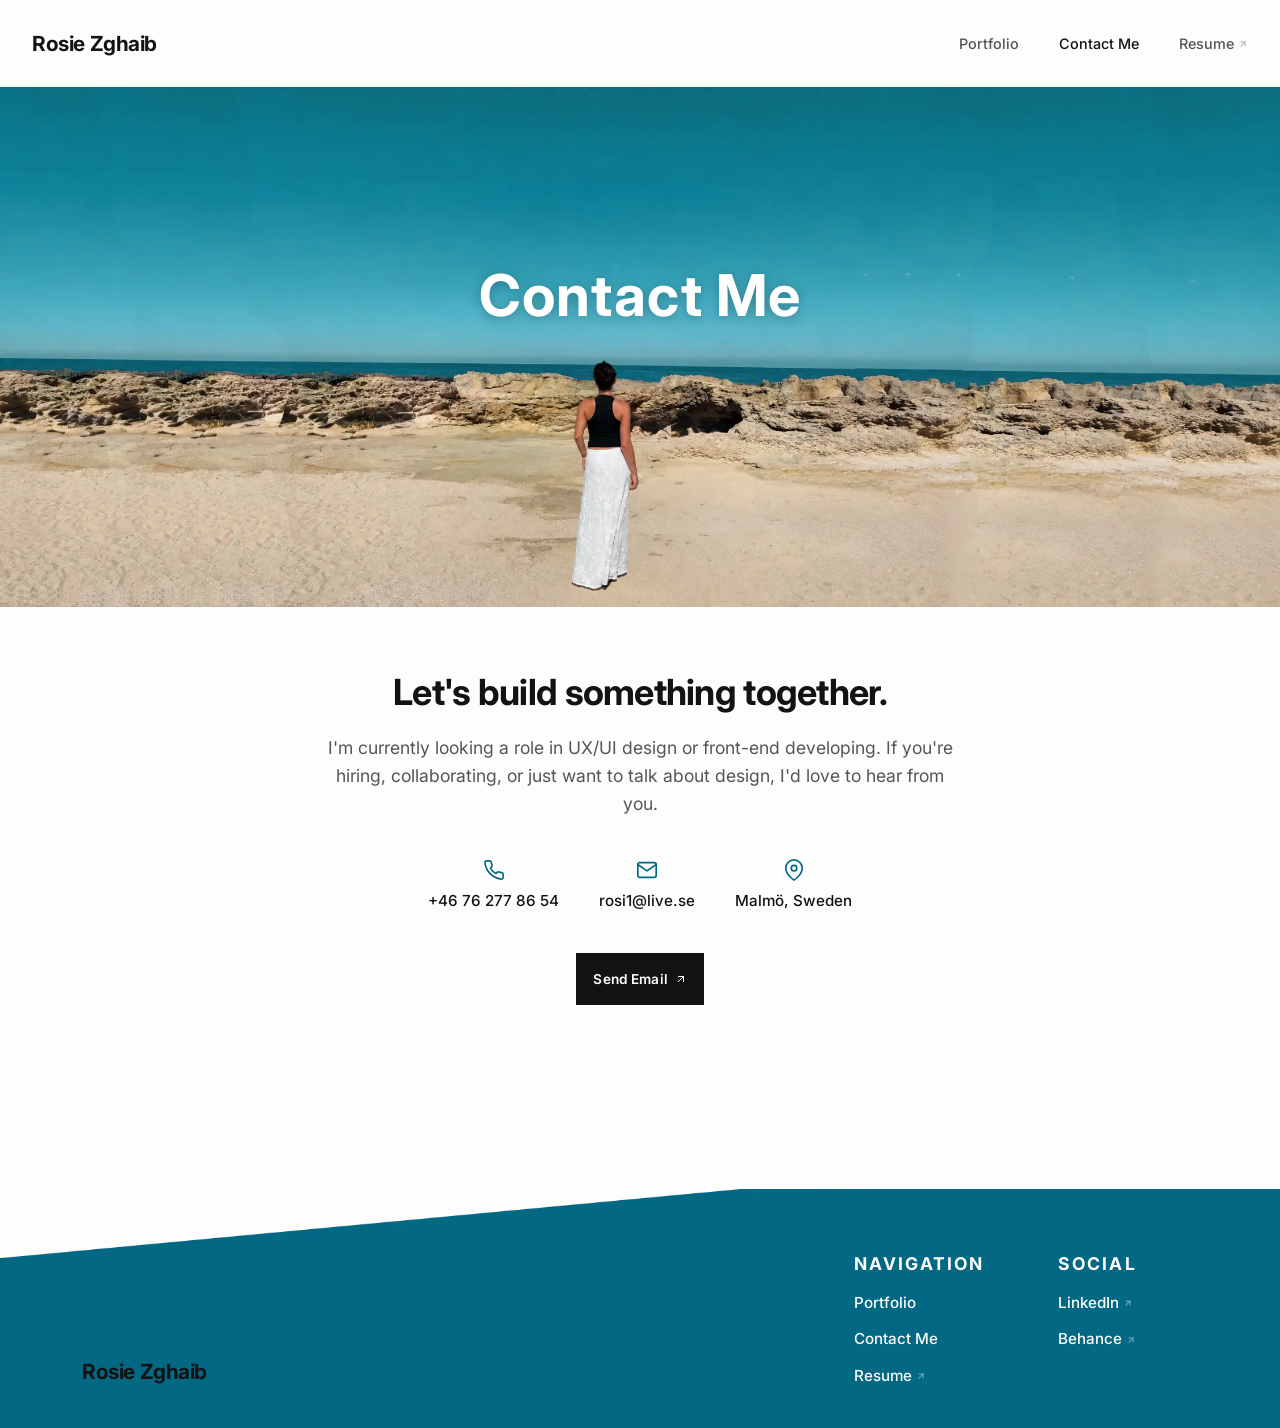
==== contact.html @ 89308223 "Update social media links in contact.html" ====
<!DOCTYPE html>
<html lang="en">
<head>
  <meta charset="UTF-8" />
  <meta name="viewport" content="width=device-width, initial-scale=1.0" />
  <title>Contact — Portfolio</title>
  <link rel="preconnect" href="https://fonts.googleapis.com" />
  <link rel="preconnect" href="https://fonts.gstatic.com" crossorigin />
  <link href="https://fonts.googleapis.com/css2?family=Instrument+Sans:wght@400;500;700&family=Inter:wght@400;500;600&display=swap" rel="stylesheet" />
  <link rel="stylesheet" href="https://cdn.jsdelivr.net/npm/bootstrap@5.3.3/dist/css/bootstrap.min.css" />
  <link rel="stylesheet" href="style.css" />
</head>
<body class="contact-page">

  <header class="site-header">
    <div class="header-inner">
      <a href="index.html" class="nav-logo">Rosie Zghaib</a>
      <nav class="nav-links">
        <a href="index.html#work">Portfolio</a>
        <a href="contact.html" class="active">Contact Me</a>
        <a href="resume.pdf" target="_blank" rel="noopener" class="nav-link-external">
          Resume
          <svg width="10" height="10" viewBox="0 0 24 24" fill="none" stroke="currentColor" stroke-width="2.5" stroke-linecap="round" stroke-linejoin="round" aria-hidden="true">
            <path d="M7 17 17 7"/><path d="M7 7h10v10"/>
          </svg>
        </a>
      </nav>
      <button class="nav-toggle" aria-label="Open menu" aria-expanded="false">
        <span></span><span></span><span></span>
      </button>
    </div>
  </header>

  <div class="nav-overlay" aria-hidden="true">
    <button class="nav-overlay-close" aria-label="Close menu">&times;</button>
    <nav class="nav-overlay-links">
      <a href="index.html#work">Portfolio</a>
      <a href="contact.html">Contact Me</a>
      <a href="resume.pdf" target="_blank" rel="noopener" class="nav-link-external">
        Resume
        <svg width="18" height="18" viewBox="0 0 24 24" fill="none" stroke="currentColor" stroke-width="2.5" stroke-linecap="round" stroke-linejoin="round" aria-hidden="true">
          <path d="M7 17 17 7"/><path d="M7 7h10v10"/>
        </svg>
      </a>
    </nav>
  </div>

  <section class="contact-hero">
    <img class="contact-hero-img" src="assets/images/hero_contact.webp" alt="" />
    <h1 class="contact-hero-title">Contact Me</h1>
  </section>

  <section class="content contact-section">
    <div class="contact-wrapper">
      <h2 class="contact-heading">Let's build something together.</h2>
      <p class="contact-blurb">I'm currently looking a role in UX/UI design or front-end developing. If you're hiring, collaborating, or just want to talk about design, I'd love to hear from you.</p>

      <div class="contact-info-row">
        <div class="contact-info-item">
          <svg width="22" height="22" viewBox="0 0 24 24" fill="none" stroke="currentColor" stroke-width="1.8" stroke-linecap="round" stroke-linejoin="round" aria-hidden="true">
            <path d="M22 16.92v3a2 2 0 0 1-2.18 2 19.79 19.79 0 0 1-8.63-3.07 19.5 19.5 0 0 1-6-6 19.79 19.79 0 0 1-3.07-8.67A2 2 0 0 1 4.11 2h3a2 2 0 0 1 2 1.72c.127.96.361 1.903.7 2.81a2 2 0 0 1-.45 2.11L8.09 9.91a16 16 0 0 0 6 6l1.27-1.27a2 2 0 0 1 2.11-.45c.907.339 1.85.573 2.81.7A2 2 0 0 1 22 16.92z"/>
          </svg>
          <a href="tel:+46762778654">+46 76 277 86 54</a>
        </div>

        <div class="contact-info-item">
          <svg width="22" height="22" viewBox="0 0 24 24" fill="none" stroke="currentColor" stroke-width="1.8" stroke-linecap="round" stroke-linejoin="round" aria-hidden="true">
            <path d="M4 4h16c1.1 0 2 .9 2 2v12c0 1.1-.9 2-2 2H4c-1.1 0-2-.9-2-2V6c0-1.1.9-2 2-2z"/>
            <polyline points="22 6 12 13 2 6"/>
          </svg>
          <a href="mailto:rosi1@live.se">rosi1@live.se</a>
        </div>

        <div class="contact-info-item">
          <svg width="22" height="22" viewBox="0 0 24 24" fill="none" stroke="currentColor" stroke-width="1.8" stroke-linecap="round" stroke-linejoin="round" aria-hidden="true">
            <path d="M21 10c0 7-9 13-9 13s-9-6-9-13a9 9 0 0 1 18 0z"/>
            <circle cx="12" cy="10" r="3"/>
          </svg>
          <span>Malmö, Sweden</span>
        </div>
      </div>

      <a href="mailto:rosi1@live.se" class="hero-cta contact-email-btn">
        Send Email
        <svg width="12" height="12" viewBox="0 0 24 24" fill="none" stroke="currentColor" stroke-width="2" stroke-linecap="round" stroke-linejoin="round" aria-hidden="true">
          <path d="M7 17 17 7"/><path d="M7 7h10v10"/>
        </svg>
      </a>
    </div>
  </section>

  <footer class="site-footer">
    <div class="container footer-grid">
      <div class="footer-brand">
        <a href="index.html" class="footer-logo-text">Rosie Zghaib</a>
      </div>

      <div class="footer-links">
        <div class="footer-col">
          <h3 class="footer-title">NAVIGATION</h3>
          <a href="index.html#work">Portfolio</a>
          <a href="contact.html">Contact Me</a>
          <a href="resume.pdf" target="_blank" rel="noopener" class="nav-link-external">
            Resume
            <svg width="10" height="10" viewBox="0 0 24 24" fill="none" stroke="currentColor" stroke-width="2.5" stroke-linecap="round" stroke-linejoin="round" aria-hidden="true">
              <path d="M7 17 17 7"/><path d="M7 7h10v10"/>
            </svg>
          </a>
        </div>

        <div class="footer-col">
          <h3 class="footer-title">SOCIAL</h3>
          <a href="www.linkedin.com/in/rosie-zghaib-328677233" target="_blank" rel="noopener noreferrer" class="nav-link-external">
            LinkedIn
            <svg width="10" height="10" viewBox="0 0 24 24" fill="none" stroke="currentColor" stroke-width="2.5" stroke-linecap="round" stroke-linejoin="round" aria-hidden="true">
              <path d="M7 17 17 7"/><path d="M7 7h10v10"/>
            </svg>
          </a>
          <a href="https://www.behance.net/rosiezghaib" target="_blank" rel="noopener noreferrer" class="nav-link-external">
            Behance
            <svg width="10" height="10" viewBox="0 0 24 24" fill="none" stroke="currentColor" stroke-width="2.5" stroke-linecap="round" stroke-linejoin="round" aria-hidden="true">
              <path d="M7 17 17 7"/><path d="M7 7h10v10"/>
            </svg>
          </a>
        </div>
      </div>
    </div>
  </footer>

  <script>
    const toggle = document.querySelector('.nav-toggle');
    const overlay = document.querySelector('.nav-overlay');
    const overlayClose = document.querySelector('.nav-overlay-close');

    function openMenu() {
      overlay.classList.add('open');
      overlay.setAttribute('aria-hidden', 'false');
      toggle.setAttribute('aria-expanded', 'true');
      document.body.style.overflow = 'hidden';
    }

    function closeMenu() {
      overlay.classList.remove('open');
      overlay.setAttribute('aria-hidden', 'true');
      toggle.setAttribute('aria-expanded', 'false');
      document.body.style.overflow = '';
    }

    toggle.addEventListener('click', openMenu);
    overlayClose.addEventListener('click', closeMenu);

    document.querySelectorAll('.nav-overlay-links a').forEach(a =>
      a.addEventListener('click', closeMenu)
    );

    // Slide header up on scroll down, back down on scroll up
    const header = document.querySelector('.site-header');
    let lastScrollY = window.scrollY;

    function syncHeaderOffset() {
      document.body.style.paddingTop = header.offsetHeight + 'px';
    }
    syncHeaderOffset();
    window.addEventListener('resize', syncHeaderOffset);

    window.addEventListener('scroll', () => {
      const y = window.scrollY;
      if (y > lastScrollY && y > header.offsetHeight) {
        header.classList.add('hidden');
      } else {
        header.classList.remove('hidden');
      }
      lastScrollY = y;
    }, { passive: true });
  </script>
</body>
</html>
---- style.css ----
/* ══════════════════════════════════════════
   Reset & Base
   ══════════════════════════════════════════ */

* {
  margin: 0;
  padding: 0;
  box-sizing: border-box;
}

html {
  scroll-behavior: smooth;
}

#the-design,
#research,
#define,
#information-architecture,
#wireframing {
  scroll-margin-top: 7rem;
}

body {
  font-family: 'Inter', 'Instrument Sans', sans-serif;
  color: #131313;
  background-color: #FDFDFD;
  cursor: url("data:image/svg+xml,%3Csvg xmlns='http://www.w3.org/2000/svg' width='32' height='32' viewBox='0 0 24 24'%3E%3Cpath fill='%23026884' stroke='white' stroke-width='1.5' stroke-linejoin='round' paint-order='stroke fill' d='M20.84 4.61a5.5 5.5 0 0 0-7.78 0L12 5.67l-1.06-1.06a5.5 5.5 0 0 0-7.78 7.78l1.06 1.06L12 21.23l7.78-7.78 1.06-1.06a5.5 5.5 0 0 0 0-7.78z'/%3E%3C/svg%3E") 16 16, auto;
}

/* ── nmoq page: text color overrides ── */
body.nmoq-page .project-title,
body.nmoq-page .project-overview h2,
body.nmoq-page .overview-value,
body.nmoq-page .project-block h2,
body.nmoq-page .project-block p,
body.nmoq-page .research-heading,
body.nmoq-page .research-overview h3,
body.nmoq-page .research-list,
body.nmoq-page .research-text p,
body.thehouse-page .project-title,
body.thehouse-page .project-overview h2,
body.thehouse-page .overview-value,
body.thehouse-page .project-block h2,
body.thehouse-page .project-block p,
body.thehouse-page .research-heading,
body.thehouse-page .research-overview h3,
body.thehouse-page .research-list,
body.thehouse-page .research-text p,
body.feelgreat-page .project-title,
body.feelgreat-page .project-overview h2,
body.feelgreat-page .overview-value,
body.feelgreat-page .project-block h2,
body.feelgreat-page .project-block p,
body.feelgreat-page .research-heading,
body.feelgreat-page .research-overview h3,
body.feelgreat-page .research-list,
body.feelgreat-page .research-text p {
  color: #131313;
}

body.nmoq-page .site-footer,
body.thehouse-page .site-footer,
body.feelgreat-page .site-footer {
  background-image: url("assets/images/footer.webp");
  background-size: cover;
  background-position: center;
  background-repeat: no-repeat;
}

/* ══════════════════════════════════════════
   Navigation
   ══════════════════════════════════════════ */

.site-header {
  position: fixed;
  top: 0;
  left: 0;
  right: 0;
  z-index: 100;
  background: #FDFDFD;

  transition: transform 0.3s ease;
}

.site-header.hidden {
  transform: translateY(-100%);
}

.header-inner {
  max-width: 1300px;
  margin: 0 auto;
  padding: 1.75rem 2rem;
  display: flex;
  align-items: center;
  justify-content: space-between;
}

.nav-logo {
  font-size: 1.3rem;
  font-weight: 700;
  letter-spacing: -0.02em;
  color: #131313;
  text-decoration: none;
}

.nav-links {
  display: flex;
  align-items: center;
  gap: 2.5rem;
}

.nav-links a {
  font-size: 0.9rem;
  font-weight: 500;
  color: #555;
  text-decoration: none;
  transition: color 0.2s ease;
}

.nav-links a:hover,
.nav-links a.active {
  color: #131313;
}

.nav-link-external {
  display: inline-flex;
  align-items: center;
  gap: 0.25rem;
}

.nav-link-external svg {
  opacity: 0.45;
  flex-shrink: 0;
}

/* Hamburger — hidden on desktop */
.nav-toggle {
  display: none;
  flex-direction: column;
  justify-content: space-between;
  width: 22px;
  height: 15px;
  background: none;
  border: none;
  cursor: pointer;
  padding: 0;
  flex-shrink: 0;
}

.nav-toggle span {
  display: block;
  height: 2px;
  background: #131313;
  border-radius: 2px;
}

/* Full-screen mobile overlay */
.nav-overlay {
  position: fixed;
  inset: 0;
  z-index: 200;
  background: #fff;
  display: flex;
  flex-direction: column;
  align-items: center;
  justify-content: center;
  opacity: 0;
  pointer-events: none;
  transform: translateY(-10px);
  transition: opacity 0.3s ease, transform 0.3s ease;
}

.nav-overlay.open {
  opacity: 1;
  pointer-events: all;
  transform: translateY(0);
}

.nav-overlay-close {
  position: absolute;
  top: 1.5rem;
  right: 2rem;
  font-size: 2rem;
  line-height: 1;
  background: none;
  border: none;
  cursor: pointer;
  color: #131313;
  padding: 0.25rem;
}

.nav-overlay-links {
  display: flex;
  flex-direction: column;
  align-items: center;
  gap: 2.5rem;
}

.nav-overlay-links a {
  font-size: clamp(2rem, 8vw, 3.5rem);
  font-weight: 300;
  color: #131313;
  text-decoration: none;
  letter-spacing: -0.02em;
  transition: opacity 0.2s ease;
}

.nav-overlay-links a:hover {
  opacity: 0.4;
}

@media (max-width: 768px) {
  .nav-links {
    display: none;
  }

  .nav-toggle {
    display: flex;
  }

  .header-inner {
    padding: 1.4rem 1.5rem;
  }
}

/* ══════════════════════════════════════════
   Ticker
   ══════════════════════════════════════════ */

.ticker {
  position: absolute;
  top: 0;
  left: 0;
  right: 0;
  z-index: 2;
  overflow: hidden;
  padding: 1rem 0;
}

.ticker-track {
  display: flex;
  width: max-content;
  animation: ticker-scroll 100s linear infinite;
}

.ticker-content {
  display: flex;
  align-items: center;
  gap: 3rem;
  padding-right: 3rem;
  white-space: nowrap;
  font-size: 4rem;
  font-weight: 700;
  letter-spacing: 0.18em;
  color: #026884;
}

@keyframes ticker-scroll {
  from { transform: translateX(0); }
  to   { transform: translateX(-50%); }
}

/* ══════════════════════════════════════════
   Hero
   ══════════════════════════════════════════ */

.hero {
  position: relative;
  display: flex;
  flex-direction: column;
  align-items: center;
  min-height: 600px;
}

.hero-bg {
  width: 100%;
  height: auto;
  display: block;
}

.hero-text {
  position: absolute;
  top: calc(50% + 3rem);
  left: 50%;
  transform: translate(-50%, -50%);
  z-index: 1;
  width: 90%;
  max-width: 1000px;
}

.hero-text-main {
  display: flex;
  flex-direction: row;
  align-items: flex-start;
  gap: 2.5rem;
}

.hero-portrait {
  height: clamp(180px, 22vw, 280px);
  width: auto;
  object-fit: cover;
  flex-shrink: 0;
}

.hero-text-body {
  display: flex;
  flex-direction: column;
  align-items: flex-start;
  gap: 1.5rem;
}

.hero-text p {
  font-size: clamp(1rem, 2.2vw, 1.5rem);
  opacity: 0.8;
  letter-spacing: 0.08em;
}

.hero-cta {
  display: inline-flex;
  align-items: center;
  gap: 0.4rem;
  font-size: 0.85rem;
  font-weight: 600;
  color: #fff;
  background: #131313;
  text-decoration: none;
  padding: 1rem 1.1rem;
  letter-spacing: 0.02em;
  white-space: nowrap;
  transition: opacity 0.2s ease;
}

.hero-cta:hover {
  opacity: 0.8;
}

@media (max-width: 1050px) {
  .hero {
    min-height: 100svh;
    justify-content: center;
    padding: 8rem 0 4rem;
  }

  .hero .hero-bg {
    position: absolute;
    inset: 0;
    height: 100%;
    object-fit: cover;
  }

  .hero-text {
    position: relative;
    top: auto;
    left: auto;
    transform: none;
    flex-direction: column;
    align-items: flex-start;
    gap: 1.25rem;
    width: 85%;
  }

  .hero-text-main {
    flex-direction: column;
    align-items: flex-start;
  }

  .hero-text-body {
    gap: 1.25rem;
    margin-top: 0;
  }

  .hero-portrait {
    height: 220px;
  }

.ticker-content {
  padding-top: 30px;
  font-size: 2rem;
}
}

/* ══════════════════════════════════════════
   Content section
   ══════════════════════════════════════════ */

.content {
  min-height: 60vh;
  background: #FDFDFD;
  position: relative;
  overflow: hidden;
  padding-bottom: 3rem;
}

.content > .container {
  position: relative;
  z-index: 1;
}

/* ── Work / Project Cards ── */
.work-label {
  font-size: 1rem;
  font-weight: 600;
  letter-spacing: 0.2em;
  text-transform: uppercase;
  color: #131313;
  margin-bottom: 2.5rem;
}

.projects-wrapper {
  max-width: 1300px;
  margin: 0 auto;
  padding: 4rem 2rem 5rem;
}

.projects-grid {
  display: grid;
  grid-template-columns: repeat(2, 1fr);
  gap: 3rem 2.5rem;
}

.project-card {
  display: flex;
  flex-direction: column;
}

.card-image {
  width: 100%;
  aspect-ratio: 16 / 9;
  overflow: hidden;
}

.card-image img {
  width: 100%;
  height: 100%;
  object-fit: cover;
  display: block;
}

.card-header-row {
  display: flex;
  align-items: baseline;
  justify-content: space-between;
  gap: 1rem;
  margin-top: 1.25rem;
}

.card-title {
  font-size: clamp(1.3rem, 2vw, 1.9rem);
  font-weight: 700;
  line-height: 1.2;
  color: #131313;
  margin: 0;
}

.card-category {
  font-size: 0.8rem;
  font-weight: 500;
  color: #888;
  white-space: nowrap;
  flex-shrink: 0;
}

.card-desc {
  font-size: 1rem;
  color: #555;
  line-height: 1.6;
  margin: 0.75rem 0 1.25rem;
}

.card-btn {
  display: inline-flex;
  align-items: center;
  justify-content: center;
  align-self: flex-start;
  width: 160px;
  flex-shrink: 0;
  gap: 0.4rem;
  font-size: 0.85rem;
  font-weight: 600;
  color: #fff;
  background: #131313;
  text-decoration: none;
  padding: 1rem 1.1rem;
  letter-spacing: 0.02em;
  white-space: nowrap;
  transition: opacity 0.2s ease;
}

.card-btn:hover {
  opacity: 0.8;
}

@media (max-width: 1024px) {
  .projects-wrapper {
    padding: 3rem 1.5rem 4rem;
  }

  .projects-grid {
    gap: 2.5rem 1.75rem;
  }
}

@media (max-width: 768px) {
  .projects-grid {
    grid-template-columns: 1fr;
  }

  .projects-wrapper {
    padding: 2.5rem 1rem 3.5rem;
  }
}

/* ══════════════════════════════════════════
   Contact Page
   ══════════════════════════════════════════ */

.contact-hero {
  position: relative;
}

.contact-hero-img {
  width: 100%;
  height: clamp(280px, 45vw, 520px);
  object-fit: cover;
  display: block;
}

.contact-hero-title {
  position: absolute;
  inset: 0;
  display: flex;
  align-items: center;
  justify-content: center;
  padding-bottom: 8%;
  margin: 0;
  color: #fff;
  text-align: center;
  font-size: clamp(2rem, 4.5vw, 4rem);
  font-weight: 700;
  letter-spacing: 0.02em;
  text-shadow: 0 2px 12px rgba(0, 0, 0, 0.25);
}

.contact-wrapper {
  max-width: 700px;
  margin: 0 auto;
  padding: 4rem 2rem 6rem;
  display: flex;
  flex-direction: column;
  align-items: center;
  text-align: center;
}

.contact-heading {
  font-size: clamp(1.5rem, 3vw, 2.25rem);
  font-weight: 700;
  letter-spacing: -0.02em;
  color: #131313;
  margin-bottom: 1.25rem;
}

.contact-blurb {
  font-size: 1.1rem;
  color: #555;
  line-height: 1.6;
  margin-bottom: 2.5rem;
}

.contact-info-row {
  display: flex;
  justify-content: center;
  flex-wrap: wrap;
  gap: 2.5rem;
  margin-bottom: 2.5rem;
}

.contact-info-item {
  display: flex;
  flex-direction: column;
  align-items: center;
  gap: 0.6rem;
}

.contact-info-item svg {
  color: #026884;
}

.contact-info-item a,
.contact-info-item span {
  font-size: 0.95rem;
  font-weight: 500;
  color: #131313;
  text-decoration: none;
}

.contact-info-item a:hover {
  color: #026884;
}

.contact-email-btn {
  margin-bottom: 2.5rem;
}

.contact-social {
  display: flex;
  gap: 2rem;
}

.contact-social a {
  color: #026884;
}

/* ══════════════════════════════════════════
   Footer
   ══════════════════════════════════════════ */

.site-footer {
  padding: 4rem 1.5rem 2.5rem;
  background-image: url("assets/images/footer.webp");
  background-size: cover;
  background-position: center;
  background-repeat: no-repeat;
}

.footer-grid {
  display: flex;
  align-items: flex-start;
  justify-content: space-between;
  flex-wrap: wrap;
  gap: 3rem;
}

.footer-brand {
  display: flex;
  align-items: center;
  align-self: flex-end;
}

.footer-logo-text {
  font-size: 1.3rem;
  font-weight: 700;
  letter-spacing: -0.02em;
  color: #131313;
  text-decoration: none;
}

.footer-links {
  display: flex;
  flex-wrap: wrap;
  gap: 4rem;
}

.footer-col {
  display: flex;
  flex-direction: column;
  gap: 0.85rem;
  min-width: 140px;
}

.footer-title {
  font-size: 1.1rem;
  font-weight: 700;
  letter-spacing: 0.12em;
  text-transform: uppercase;
  color: #FDFDFD;
  margin-bottom: 0.25rem;
}

.footer-col a {
  font-size: 0.95rem;
  font-weight: 500;
  color: #FDFDFD;
  text-decoration: none;
  transition: color 0.25s ease;
}

.footer-col a:hover {
  color: rgb(175, 175, 175);
}

@media (max-width: 700px) {
  .footer-grid {
    flex-direction: column;
    align-items: flex-start;
    gap: 2.5rem;
  }

  .footer-brand {
    align-self: flex-start;
  }

  .footer-links {
    flex-direction: column;
    gap: 2rem;
  }

  .footer-logo-text {
    padding-top: 3.5rem;
}
}

/* ══════════════════════════════════════════
   Project Page
   ══════════════════════════════════════════ */

/* ── Project Hero ── */
.project-hero-img img {
  width: 100%;
  height: auto;
  display: block;
}

/* ── Project Title ── */
.project-title {
  text-align: center;
  font-size: clamp(2rem, 4.5vw, 4rem);
  font-weight: 700;
  letter-spacing: 0.02em;
  padding: 3rem 1.5rem 2rem;
  color: #F7F7F7;
}

/* ── Project Content: two-column layout ── */
.project-content {
  padding-bottom: 5rem;
}

.project-content-grid {
  display: grid;
  grid-template-columns: 28% 1fr;
  gap: 4rem;
  align-items: start;
}

/* Left column — Overview */
.project-overview {
  position: sticky;
  top: 7rem;
}

.project-overview h2 {
  font-size: 1.1rem;
  font-weight: 700;
  letter-spacing: 0.12em;
  margin-bottom: 1.75rem;
  color: #F7F7F7;
}

.overview-block {
  margin-bottom: 1.5rem;
}

.overview-label {
  display: block;
  font-size: 0.72rem;
  font-weight: 700;
  letter-spacing: 0.08em;
  text-transform: uppercase;
  color: #9d9d9d;
  margin-bottom: 0.35rem;
}

.overview-value {
  font-size: 1rem;
  color: #F7F7F7;
  margin: 0;
}

.tool-icons {
  display: flex;
  gap: 0.6rem;
}

.tool-icon {
  width: 40px;
  height: 40px;
  display: flex;
  align-items: center;
  justify-content: center;
  font-size: 0.75rem;
  font-weight: 600;
  color: #555;
  object-fit: contain;
  transition: transform 0.25s ease;
}

.tool-icon:hover {
  transform: translateY(-2px);
}

.play-prototype-btn {
  margin-top: 0.75rem;
  display: flex;
  width: 160px;
  flex-shrink: 0;
  align-items: center;
  justify-content: center;
  gap: 0.4rem;
  font-size: 0.85rem;
  font-weight: 600;
  color: #fff;
  background: #131313;
  text-decoration: none;
  padding: 1rem 1.1rem;
  letter-spacing: 0.02em;
  white-space: nowrap;
  transition: opacity 0.2s ease;
}

.play-prototype-btn:hover {
  opacity: 0.8;
}

.play-prototype-btn-outline {
  background: #FDFDFD;
  color: #151515;
  border: 1px solid #151515;
}

.project-footnote {
  margin-top: 0.75rem;
  font-size: 0.75rem;
  font-style: italic;
  color: #999;
}

.sound-on-note {
  margin-top: 0.5rem;
  display: flex;
  align-items: center;
  gap: 0.35rem;
  font-size: 0.75rem;
  color: #777;
}

/* Right column — Problem / Concept / Goals */
.project-main {
  display: flex;
  flex-direction: column;
  gap: 3.5rem;
}

.project-block h2 {
  font-size: 1.1rem;
  font-weight: 700;
  letter-spacing: 0.12em;
  margin-bottom: 1rem;
  color: #F7F7F7;
}

.project-block p {
  font-size: 1rem;
  line-height: 1.7;
  color: #F7F7F7;
  margin-bottom: 1rem;
}

.project-block p:last-child {
  margin-bottom: 0;
}

/* ── Process section ── */
.process-section {
  background: #F2F3EC;
  padding: 4rem 1.5rem;
  margin-bottom: 3rem;
}

.process-title {
  text-align: center;
  font-size: clamp(2rem, 4.5vw, 4rem);
  font-weight: 700;
  letter-spacing: 0.02em;
  margin-bottom: 3rem;
  color: #151515;
}

.process-row {
  display: flex;
  gap: 1.5rem;
}

.process-card {
  flex: 1;
  background: #fff;
  border: 1px solid rgba(0, 0, 0, 0.1);
  padding: 2.5rem 1.5rem;
  display: flex;
  flex-direction: column;
  text-decoration: none;
  color: inherit;
  cursor: pointer;
  align-items: center;
  gap: 1.25rem;
  text-align: center;
  transition: transform 0.25s ease, box-shadow 0.25s ease;
}

.process-card:hover {
  transform: translateY(-4px);
  box-shadow: 0 10px 30px rgba(0, 0, 0, 0.08);
}

.process-icon {
  color: #131313;
  display: flex;
}

.process-label {
  font-size: 0.95rem;
  font-weight: 500;
  margin: 0;
}

/* ── Research section ── */
.research-section {
  padding: 2rem 0.5rem;
}

.research-section:last-of-type {
  padding-bottom: 6rem;
}

.research-heading {
  text-align: center;
  font-size: 1.1rem;
  font-weight: 700;
  letter-spacing: 0.12em;
  margin-bottom: 2rem;
  color: #F7F7F7;
}

.research-box {
  border: 1px solid rgba(0, 0, 0, 0.25);
  padding: 3rem;
}

.research-top {
  display: grid;
  grid-template-columns: 28% 1fr;
  gap: 3rem;
  align-items: start;
  margin-bottom: 3rem;
}

.research-overview {
  position: sticky;
  top: 7rem;
}

.research-overview h3 {
  font-size: 1.1rem;
  font-weight: 700;
  letter-spacing: 0.12em;
  margin-bottom: 1rem;
  color: #F7F7F7;
}

.research-list {
  list-style: disc;
  padding-left: 1.25rem;
  color: #F7F7F7;
}

.research-list li {
  margin-bottom: 0.4rem;
}

.research-text p {
  font-size: 1rem;
  line-height: 1.7;
  color: #F7F7F7;
  margin-bottom: 1rem;
}

.research-text p:last-child {
  margin-bottom: 0;
}

.image-caption-intro {
  font-size: 0.85rem;
  opacity: 0.65;
}

.research-image-placeholder {
  border: 2px dashed rgba(0, 0, 0, 0.2);
  width: 100%;
  aspect-ratio: 16 / 7;
  min-height: 250px;
  display: flex;
  align-items: center;
  justify-content: center;
  text-align: center;
  color: #888;
  font-size: 0.95rem;
  font-weight: 500;
  background: #f7f7f5;
}

.research-image {
  width: 80%;
  height: auto;
  display: block;
  margin: 0 auto;
}

.research-image-row {
  display: flex;
  align-items: flex-start;
  gap: 1.5rem;
}

.research-image-row .research-image {
  flex: 1;
  min-width: 0;
}

.research-image-row--stacked {
  flex-direction: column;
}

.research-image-row--stacked .research-image {
  width: 80%;
}

.research-image-small {
  width: 55%;
}

.research-image-row .research-image-small {
  flex: 0 1 45%;
}

.content-image-placeholder {
  border: 2px dashed rgba(0, 0, 0, 0.2);
  width: 100%;
  aspect-ratio: 16 / 7;
  min-height: 280px;
  display: flex;
  align-items: center;
  justify-content: center;
  text-align: center;
  color: #888;
  font-size: 0.95rem;
  font-weight: 500;
  background: #f7f7f5;
  margin: 1.5rem 0;
}

/* ── Image Carousel (full-bleed, edge-to-edge) ── */
.image-carousel {
  position: relative;
  width: 100vw;
  margin-left: calc(50% - 50vw);
  margin-right: calc(50% - 50vw);
  margin-top: 1.5rem;
  margin-bottom: 1.5rem;
  padding-left: 10px;
  padding-right: 10px;
}

.image-carousel-track {
  display: flex;
  align-items: center;
  overflow-x: auto;
  scrollbar-width: none;
}

.image-carousel-track::-webkit-scrollbar {
  display: none;
}

.image-carousel-slide {
  flex: 0 0 auto;
}

.image-carousel-slide img {
  display: block;
  height: clamp(280px, 65vh, 620px);
  width: auto;
  max-width: none;
}

.carousel-arrow {
  position: absolute;
  top: 50%;
  transform: translateY(-50%);
  z-index: 2;
  width: 44px;
  height: 44px;
  border: none;
  border-radius: 50%;
  background: rgba(19, 19, 19, 0.7);
  color: #fff;
  display: flex;
  align-items: center;
  justify-content: center;
  cursor: pointer;
  transition: opacity 0.2s ease, background 0.2s ease;
}

.carousel-arrow:hover {
  background: #131313;
}

.carousel-arrow:disabled {
  opacity: 0.35;
  cursor: default;
}

.carousel-arrow-prev {
  left: 1rem;
}

.carousel-arrow-next {
  right: 1rem;
}

/* ── Project Page: responsive ── */
@media (max-width: 900px) {
  .project-content-grid {
    grid-template-columns: 1fr;
    gap: 2.5rem;
  }

  .project-overview {
    position: static;
    order: -1;
  }

  .process-row {
    flex-direction: column;
  }

  .research-top {
    grid-template-columns: 1fr;
    gap: 2.5rem;
  }

  .research-overview {
    position: static;
  }

  .research-image-row {
    flex-direction: column;
  }

  .research-image {
    width: 100%;
  }

  .research-image-small {
    width: 100%;
  }

  .research-image-row .research-image-small {
    flex: 1 1 auto;
  }

  .research-image-placeholder,
  .content-image-placeholder {
    min-height: 220px;
  }
}

@media (max-width: 600px) {
  .project-hero {
    height: 45vh;
    overflow: hidden;
  }

  .project-hero-img {
    height: 100%;
  }

  .project-hero-img img {
    height: 100%;
    object-fit: cover;
  }

  .project-title {
    padding: 2rem 1.25rem 1.5rem;
  }

  .process-section,
  .research-section {
    padding: 3.5rem 1.25rem;
  }

  .research-box {
    padding: 1.75rem;
  }

  .research-image-placeholder,
  .content-image-placeholder {
    min-height: 180px;
  }
}
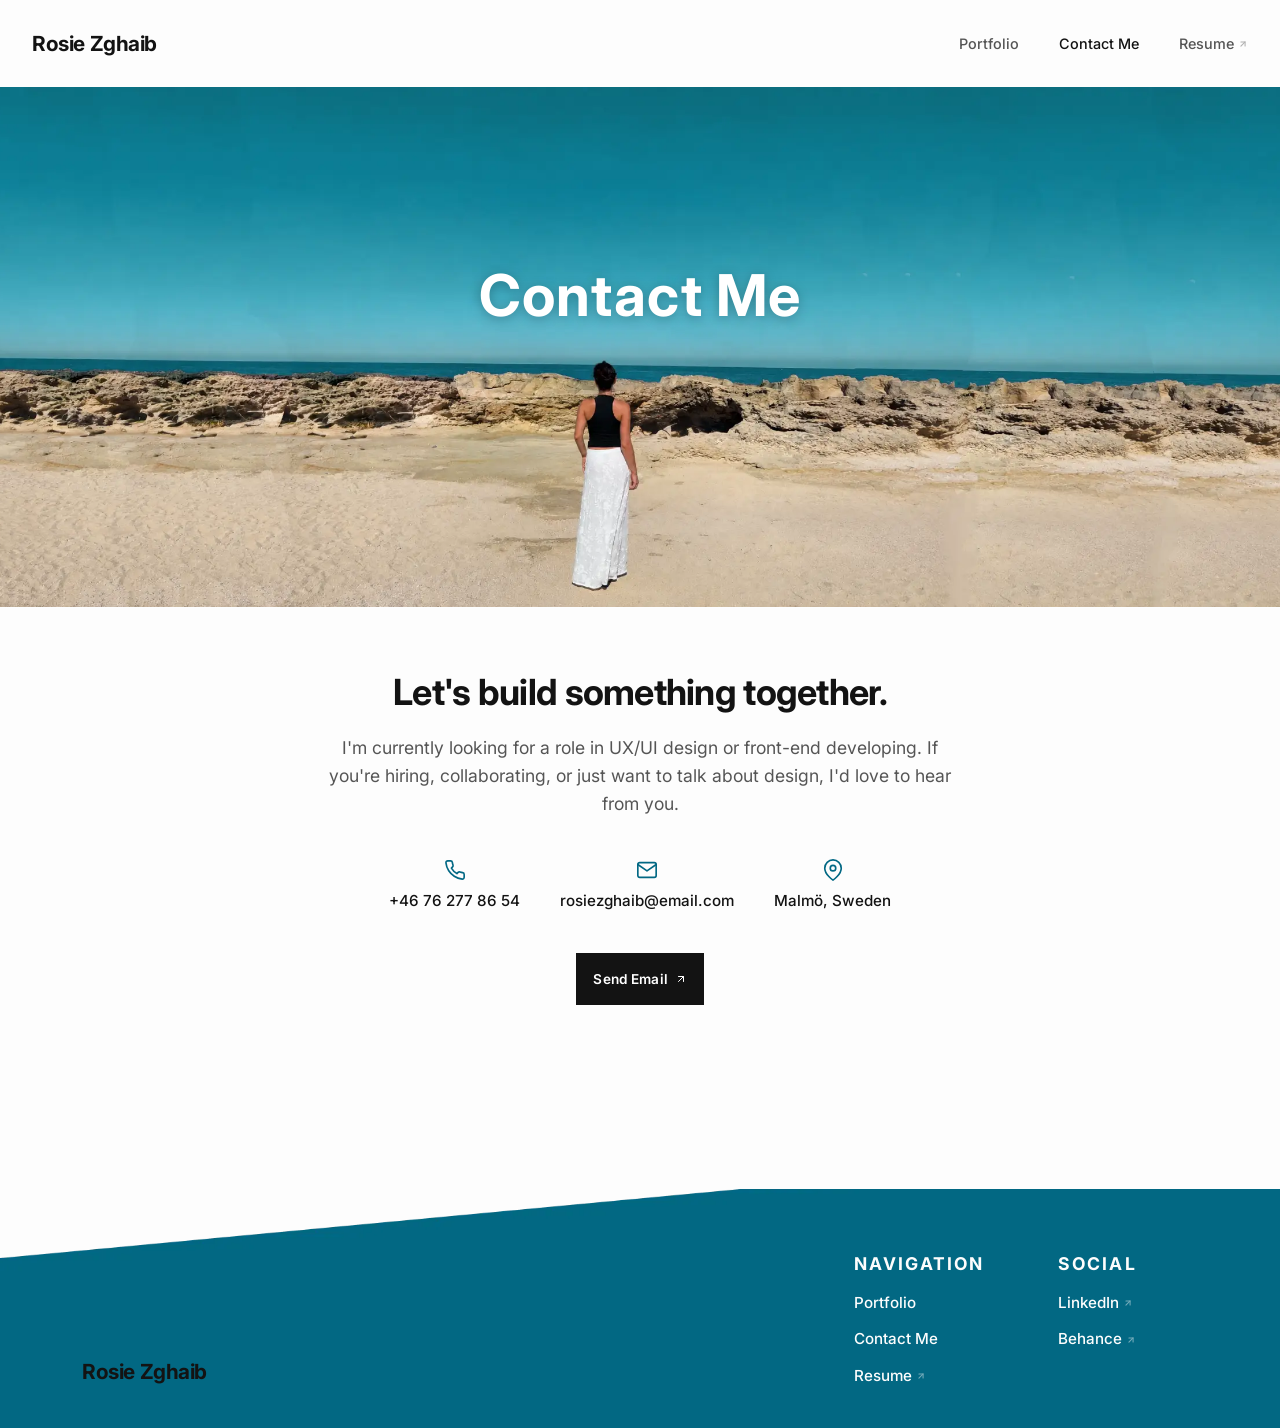
==== commit b4a2d014: "Update contact.html" ====
--- a/contact.html
+++ b/contact.html
@@ -10,7 +10,7 @@
   <link rel="stylesheet" href="https://cdn.jsdelivr.net/npm/bootstrap@5.3.3/dist/css/bootstrap.min.css" />
   <link rel="stylesheet" href="style.css" />
 </head>
-<body class="contact-page">
+<body>
 
   <header class="site-header">
     <div class="header-inner">
@@ -50,10 +50,10 @@
     <h1 class="contact-hero-title">Contact Me</h1>
   </section>
 
-  <section class="content contact-section">
+  <section class="content">
     <div class="contact-wrapper">
       <h2 class="contact-heading">Let's build something together.</h2>
-      <p class="contact-blurb">I'm currently looking a role in UX/UI design or front-end developing. If you're hiring, collaborating, or just want to talk about design, I'd love to hear from you.</p>
+      <p class="contact-blurb">I'm currently looking for a role in UX/UI design or front-end developing. If you're hiring, collaborating, or just want to talk about design, I'd love to hear from you.</p>
 
       <div class="contact-info-row">
         <div class="contact-info-item">
@@ -68,7 +68,7 @@
             <path d="M4 4h16c1.1 0 2 .9 2 2v12c0 1.1-.9 2-2 2H4c-1.1 0-2-.9-2-2V6c0-1.1.9-2 2-2z"/>
             <polyline points="22 6 12 13 2 6"/>
           </svg>
-          <a href="mailto:rosi1@live.se">rosi1@live.se</a>
+          <a href="mailto:rosiezghaib@email.com">rosiezghaib@email.com</a>
         </div>
 
         <div class="contact-info-item">
@@ -80,7 +80,7 @@
         </div>
       </div>
 
-      <a href="mailto:rosi1@live.se" class="hero-cta contact-email-btn">
+      <a href="mailto:rosiezghaib@email.com" class="hero-cta contact-email-btn">
         Send Email
         <svg width="12" height="12" viewBox="0 0 24 24" fill="none" stroke="currentColor" stroke-width="2" stroke-linecap="round" stroke-linejoin="round" aria-hidden="true">
           <path d="M7 17 17 7"/><path d="M7 7h10v10"/>
@@ -110,7 +110,7 @@
 
         <div class="footer-col">
           <h3 class="footer-title">SOCIAL</h3>
-          <a href="www.linkedin.com/in/rosie-zghaib-328677233" target="_blank" rel="noopener noreferrer" class="nav-link-external">
+          <a href="https://www.linkedin.com/in/rosie-zghaib-328677233" target="_blank" rel="noopener noreferrer" class="nav-link-external">
             LinkedIn
             <svg width="10" height="10" viewBox="0 0 24 24" fill="none" stroke="currentColor" stroke-width="2.5" stroke-linecap="round" stroke-linejoin="round" aria-hidden="true">
               <path d="M7 17 17 7"/><path d="M7 7h10v10"/>
@@ -172,6 +172,36 @@
       }
       lastScrollY = y;
     }, { passive: true });
+
+    // Scroll-triggered reveal animations
+    document.documentElement.classList.add('js-reveal');
+
+    const revealEls = document.querySelectorAll(
+      '.project-card, .process-card, .research-box, .research-heading, .contact-wrapper, .contact-info-item, .card-image'
+    );
+
+    const revealCounts = new Map();
+    revealEls.forEach((el) => {
+      el.classList.add('reveal-init');
+      const count = revealCounts.get(el.parentElement) || 0;
+      el.style.transitionDelay = Math.min(count, 5) * 80 + 'ms';
+      revealCounts.set(el.parentElement, count + 1);
+    });
+
+    if ('IntersectionObserver' in window) {
+      const revealObserver = new IntersectionObserver((entries) => {
+        entries.forEach((entry) => {
+          if (entry.isIntersecting) {
+            entry.target.classList.add('reveal-visible');
+            revealObserver.unobserve(entry.target);
+          }
+        });
+      }, { threshold: 0.15, rootMargin: '0px 0px -8% 0px' });
+
+      revealEls.forEach((el) => revealObserver.observe(el));
+    } else {
+      revealEls.forEach((el) => el.classList.add('reveal-visible'));
+    }
   </script>
 </body>
 </html>
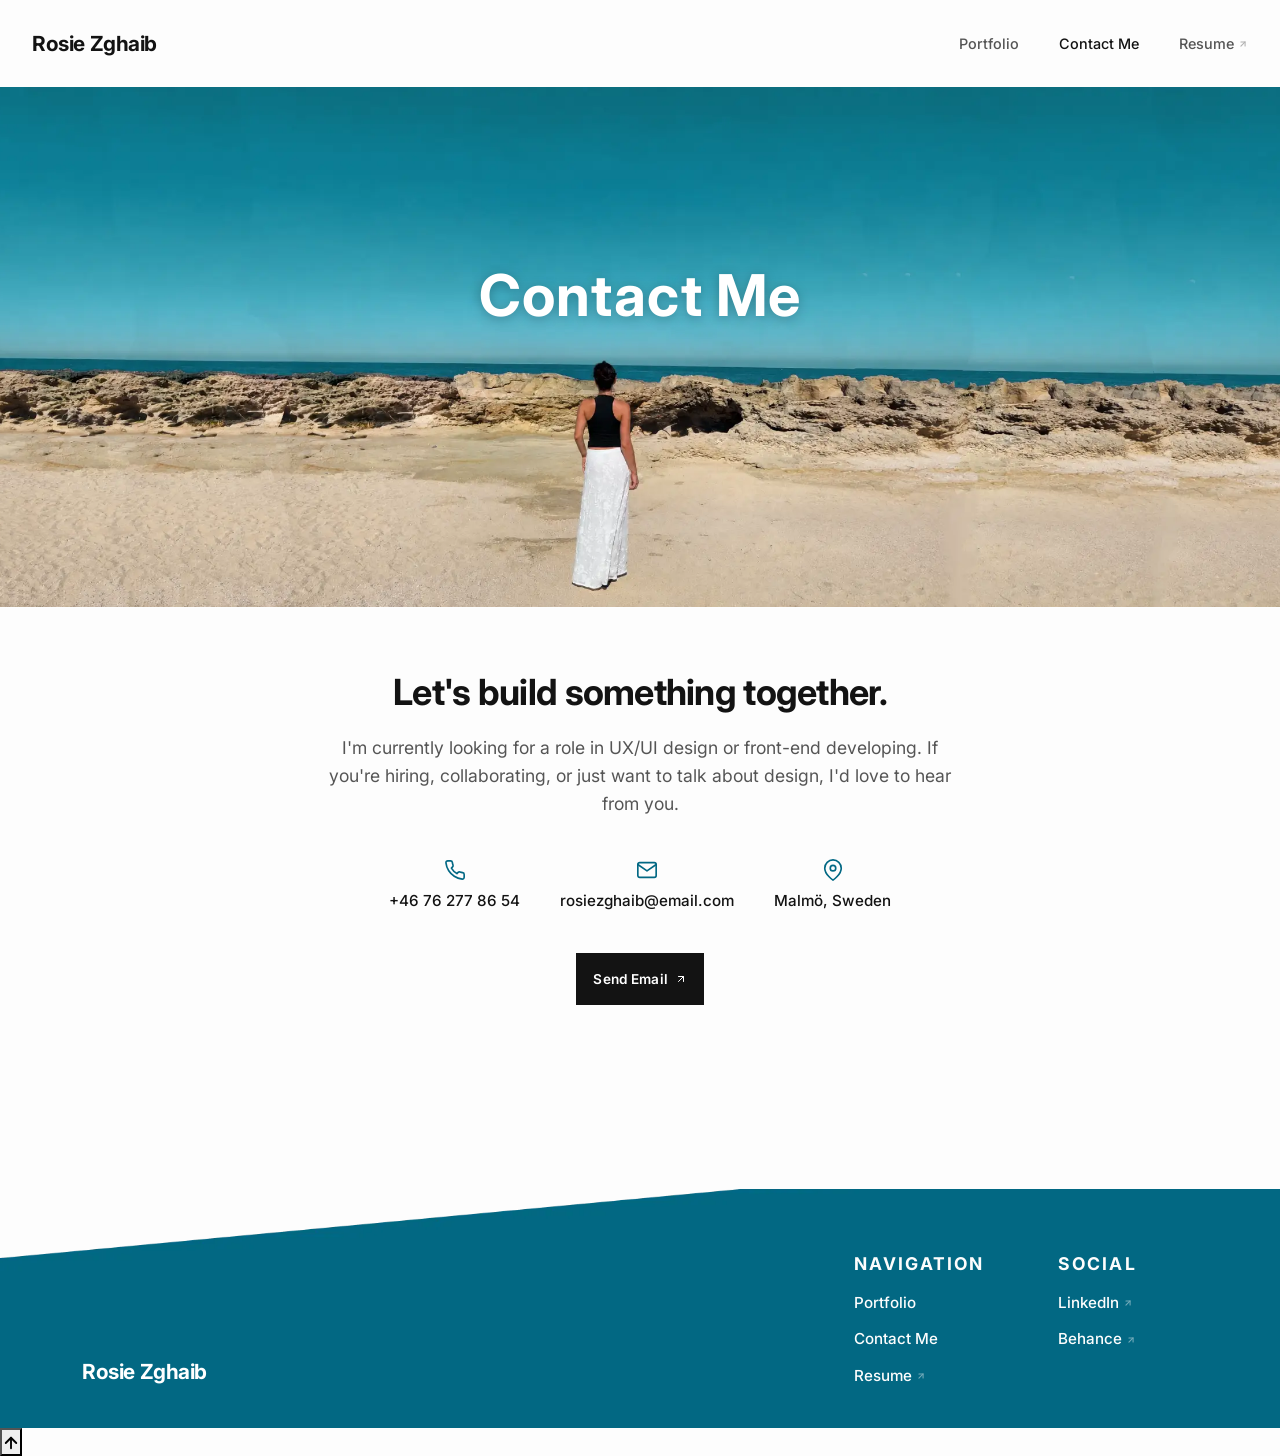
==== commit 89f6b8f3: "Implement scroll-to-top button in contact.html Added a scroll-to-top button with functionality." ====
--- a/contact.html
+++ b/contact.html
@@ -127,6 +127,13 @@
     </div>
   </footer>
 
+  <button class="scroll-top-btn" id="scrollTopBtn" aria-label="Scroll to top">
+    <svg width="18" height="18" viewBox="0 0 24 24" fill="none" stroke="currentColor" stroke-width="2.5" stroke-linecap="round" stroke-linejoin="round" aria-hidden="true">
+      <line x1="12" y1="19" x2="12" y2="5"/>
+      <polyline points="5 12 12 5 19 12"/>
+    </svg>
+  </button>
+
   <script>
     const toggle = document.querySelector('.nav-toggle');
     const overlay = document.querySelector('.nav-overlay');
@@ -144,6 +151,18 @@
       overlay.setAttribute('aria-hidden', 'true');
       toggle.setAttribute('aria-expanded', 'false');
       document.body.style.overflow = '';
+    }
+
+    // Scroll to top
+    const scrollTopBtn = document.getElementById('scrollTopBtn');
+    if (scrollTopBtn) {
+      window.addEventListener('scroll', () => {
+        scrollTopBtn.classList.toggle('visible', window.scrollY > 400);
+      }, { passive: true });
+
+      scrollTopBtn.addEventListener('click', () => {
+        window.scrollTo({ top: 0, behavior: 'smooth' });
+      });
     }
 
     toggle.addEventListener('click', openMenu);
--- a/style.css
+++ b/style.css
@@ -10,6 +10,36 @@
 
 html {
   scroll-behavior: smooth;
+  overflow-x: hidden;
+}
+
+/* ══════════════════════════════════════════
+   Scroll reveal animations
+   ══════════════════════════════════════════ */
+.reveal-init {
+  transition: opacity 0.7s cubic-bezier(0.16, 1, 0.3, 1), transform 0.7s cubic-bezier(0.16, 1, 0.3, 1);
+}
+
+.process-card.reveal-init {
+  transition: transform 0.25s ease, box-shadow 0.25s ease, opacity 0.6s ease;
+}
+
+.js-reveal .reveal-init {
+  opacity: 0;
+  transform: translateY(28px);
+}
+
+.js-reveal .reveal-init.reveal-visible {
+  opacity: 1;
+  transform: translateY(0);
+}
+
+@media (prefers-reduced-motion: reduce) {
+  .js-reveal .reveal-init {
+    opacity: 1;
+    transform: none;
+    transition: none;
+  }
 }
 
 #the-design,
@@ -25,6 +55,7 @@
   color: #131313;
   background-color: #FDFDFD;
   cursor: url("data:image/svg+xml,%3Csvg xmlns='http://www.w3.org/2000/svg' width='32' height='32' viewBox='0 0 24 24'%3E%3Cpath fill='%23026884' stroke='white' stroke-width='1.5' stroke-linejoin='round' paint-order='stroke fill' d='M20.84 4.61a5.5 5.5 0 0 0-7.78 0L12 5.67l-1.06-1.06a5.5 5.5 0 0 0-7.78 7.78l1.06 1.06L12 21.23l7.78-7.78 1.06-1.06a5.5 5.5 0 0 0 0-7.78z'/%3E%3C/svg%3E") 16 16, auto;
+  overflow-x: hidden;
 }
 
 /* ── nmoq page: text color overrides ── */
@@ -278,6 +309,22 @@
   display: block;
 }
 
+.hero-glow {
+  position: absolute;
+  top: 0;
+  left: 0;
+  width: 700px;
+  height: 700px;
+  margin-left: -350px;
+  margin-top: -350px;
+  background: radial-gradient(circle closest-side, rgba(40, 110, 255, 0.42), rgba(40, 110, 255, 0.16) 45%, rgba(40, 110, 255, 0) 72%);
+  pointer-events: none;
+  opacity: 0;
+  transition: opacity 0.4s ease;
+  will-change: transform;
+  z-index: 1;
+}
+
 .hero-text {
   position: absolute;
   top: calc(50% + 3rem);
@@ -373,10 +420,10 @@
     height: 220px;
   }
 
-.ticker-content {
-  padding-top: 30px;
-  font-size: 2rem;
-}
+  .ticker-content {
+    padding-top: 30px;
+    font-size: 2rem;
+  }
 }
 
 /* ══════════════════════════════════════════
@@ -389,11 +436,6 @@
   position: relative;
   overflow: hidden;
   padding-bottom: 3rem;
-}
-
-.content > .container {
-  position: relative;
-  z-index: 1;
 }
 
 /* ── Work / Project Cards ── */
@@ -601,13 +643,9 @@
   margin-bottom: 2.5rem;
 }
 
-.contact-social {
-  display: flex;
-  gap: 2rem;
-}
-
-.contact-social a {
-  color: #026884;
+/* ── CTA section (index) ── */
+.cta-section {
+  border-top: 1px solid rgba(0, 0, 0, 0.1);
 }
 
 /* ══════════════════════════════════════════
@@ -640,7 +678,7 @@
   font-size: 1.3rem;
   font-weight: 700;
   letter-spacing: -0.02em;
-  color: #131313;
+  color: #ffffff;
   text-decoration: none;
 }
 
@@ -912,6 +950,31 @@
   margin: 0;
 }
 
+/* ── Tools section (index) ── */
+.tools-row {
+  display: flex;
+  flex-wrap: wrap;
+  justify-content: center;
+  gap: 1.5rem;
+}
+
+.tool-card {
+  flex: 0 0 auto;
+  width: 160px;
+  cursor: inherit;
+}
+
+.tool-card:hover {
+  transform: none;
+  box-shadow: none;
+}
+
+.tool-card .process-icon img {
+  width: 36px;
+  height: 36px;
+  object-fit: contain;
+}
+
 /* ── Research section ── */
 .research-section {
   padding: 2rem 0.5rem;
@@ -982,21 +1045,6 @@
   opacity: 0.65;
 }
 
-.research-image-placeholder {
-  border: 2px dashed rgba(0, 0, 0, 0.2);
-  width: 100%;
-  aspect-ratio: 16 / 7;
-  min-height: 250px;
-  display: flex;
-  align-items: center;
-  justify-content: center;
-  text-align: center;
-  color: #888;
-  font-size: 0.95rem;
-  font-weight: 500;
-  background: #f7f7f5;
-}
-
 .research-image {
   width: 80%;
   height: auto;
@@ -1029,22 +1077,6 @@
 
 .research-image-row .research-image-small {
   flex: 0 1 45%;
-}
-
-.content-image-placeholder {
-  border: 2px dashed rgba(0, 0, 0, 0.2);
-  width: 100%;
-  aspect-ratio: 16 / 7;
-  min-height: 280px;
-  display: flex;
-  align-items: center;
-  justify-content: center;
-  text-align: center;
-  color: #888;
-  font-size: 0.95rem;
-  font-weight: 500;
-  background: #f7f7f5;
-  margin: 1.5rem 0;
 }
 
 /* ── Image Carousel (full-bleed, edge-to-edge) ── */
@@ -1156,11 +1188,6 @@
   .research-image-row .research-image-small {
     flex: 1 1 auto;
   }
-
-  .research-image-placeholder,
-  .content-image-placeholder {
-    min-height: 220px;
-  }
 }
 
 @media (max-width: 600px) {
@@ -1190,9 +1217,4 @@
   .research-box {
     padding: 1.75rem;
   }
-
-  .research-image-placeholder,
-  .content-image-placeholder {
-    min-height: 180px;
-  }
-}
+}
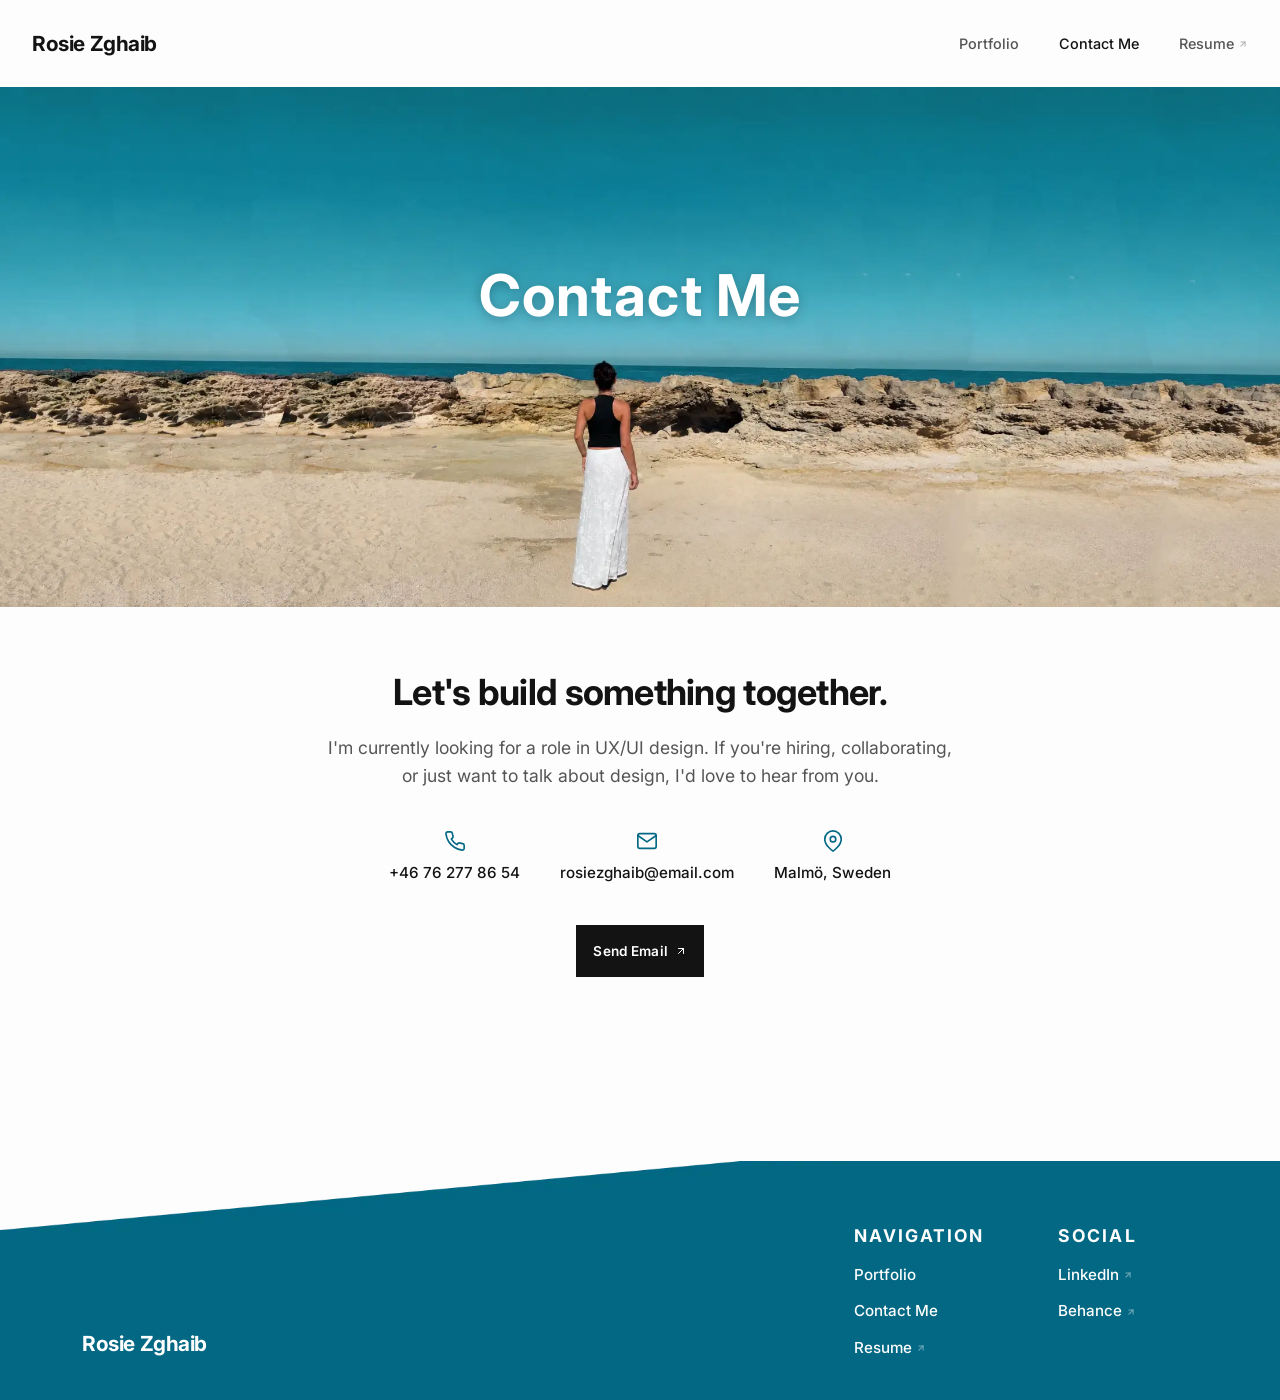
==== commit 68e7be01: "Update contact blurb to focus on UX/UI design" ====
--- a/contact.html
+++ b/contact.html
@@ -53,7 +53,7 @@
   <section class="content">
     <div class="contact-wrapper">
       <h2 class="contact-heading">Let's build something together.</h2>
-      <p class="contact-blurb">I'm currently looking for a role in UX/UI design or front-end developing. If you're hiring, collaborating, or just want to talk about design, I'd love to hear from you.</p>
+      <p class="contact-blurb">I'm currently looking for a role in UX/UI design. If you're hiring, collaborating, or just want to talk about design, I'd love to hear from you.</p>
 
       <div class="contact-info-row">
         <div class="contact-info-item">
--- a/style.css
+++ b/style.css
@@ -255,6 +255,42 @@
 }
 
 /* ══════════════════════════════════════════
+   Scroll to top
+   ══════════════════════════════════════════ */
+
+.scroll-top-btn {
+  position: fixed;
+  right: 1.5rem;
+  bottom: 1.5rem;
+  width: 48px;
+  height: 48px;
+  border: none;
+  border-radius: 50%;
+  background: #0682a4;
+  color: #fff;
+  display: flex;
+  align-items: center;
+  justify-content: center;
+  cursor: pointer;
+  opacity: 0;
+  visibility: hidden;
+  transform: translateY(12px);
+  transition: opacity 0.25s ease, transform 0.25s ease, visibility 0.25s, background 0.2s ease;
+  box-shadow: 0 4px 14px rgba(40, 110, 255, 0.35);
+  z-index: 150;
+}
+
+.scroll-top-btn.visible {
+  opacity: 1;
+  visibility: visible;
+  transform: translateY(0);
+}
+
+.scroll-top-btn:hover {
+  background: #05637d;
+}
+
+/* ══════════════════════════════════════════
    Ticker
    ══════════════════════════════════════════ */
 
@@ -317,7 +353,7 @@
   height: 700px;
   margin-left: -350px;
   margin-top: -350px;
-  background: radial-gradient(circle closest-side, rgba(40, 110, 255, 0.42), rgba(40, 110, 255, 0.16) 45%, rgba(40, 110, 255, 0) 72%);
+  background: radial-gradient(circle closest-side, rgba(40, 162, 255, 0.322), rgba(40, 176, 255, 0.092) 45%, rgba(40, 169, 255, 0) 72%);
   pointer-events: none;
   opacity: 0;
   transition: opacity 0.4s ease;
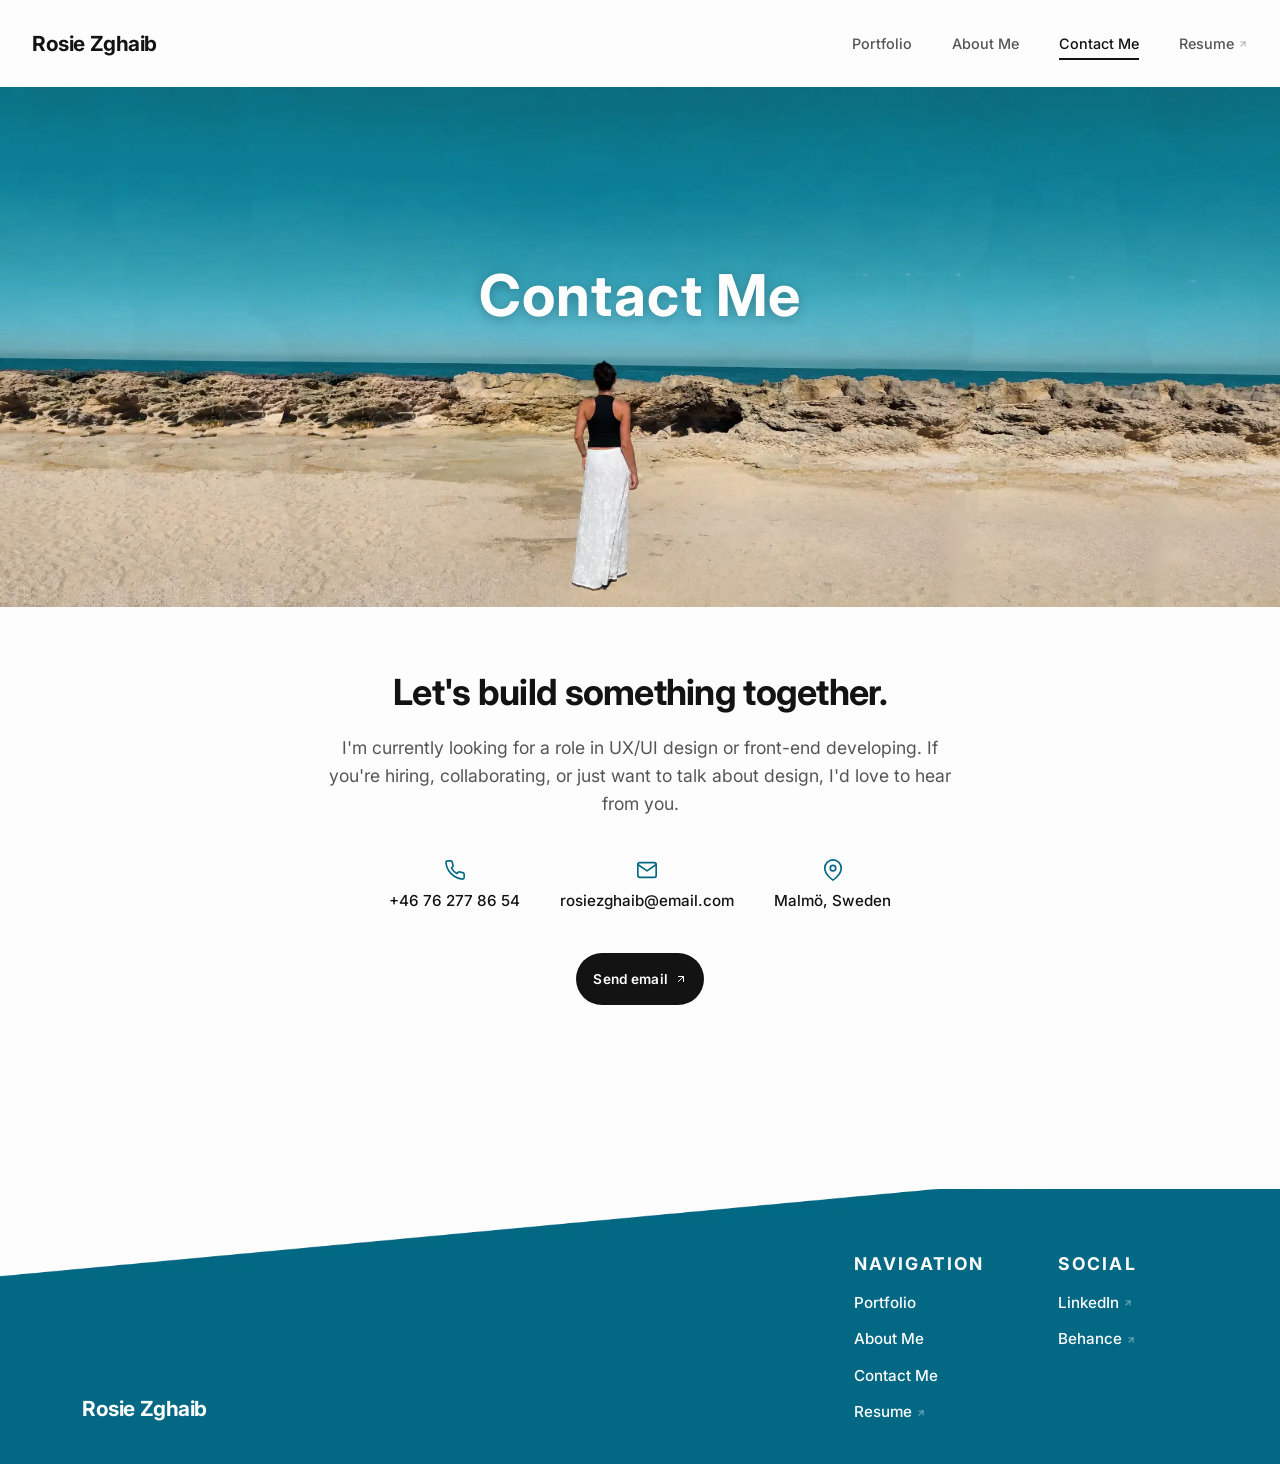
==== commit 89c1d378: "Update contact section for UX/UI and front-end role" ====
--- a/contact.html
+++ b/contact.html
@@ -17,6 +17,7 @@
       <a href="index.html" class="nav-logo">Rosie Zghaib</a>
       <nav class="nav-links">
         <a href="index.html#work">Portfolio</a>
+        <a href="about.html">About Me</a>
         <a href="contact.html" class="active">Contact Me</a>
         <a href="resume.pdf" target="_blank" rel="noopener" class="nav-link-external">
           Resume
@@ -35,6 +36,7 @@
     <button class="nav-overlay-close" aria-label="Close menu">&times;</button>
     <nav class="nav-overlay-links">
       <a href="index.html#work">Portfolio</a>
+      <a href="about.html">About Me</a>
       <a href="contact.html">Contact Me</a>
       <a href="resume.pdf" target="_blank" rel="noopener" class="nav-link-external">
         Resume
@@ -53,7 +55,7 @@
   <section class="content">
     <div class="contact-wrapper">
       <h2 class="contact-heading">Let's build something together.</h2>
-      <p class="contact-blurb">I'm currently looking for a role in UX/UI design. If you're hiring, collaborating, or just want to talk about design, I'd love to hear from you.</p>
+      <p class="contact-blurb">I'm currently looking for a role in UX/UI design or front-end developing. If you're hiring, collaborating, or just want to talk about design, I'd love to hear from you.</p>
 
       <div class="contact-info-row">
         <div class="contact-info-item">
@@ -81,7 +83,7 @@
       </div>
 
       <a href="mailto:rosiezghaib@email.com" class="hero-cta contact-email-btn">
-        Send Email
+        Send email
         <svg width="12" height="12" viewBox="0 0 24 24" fill="none" stroke="currentColor" stroke-width="2" stroke-linecap="round" stroke-linejoin="round" aria-hidden="true">
           <path d="M7 17 17 7"/><path d="M7 7h10v10"/>
         </svg>
@@ -99,6 +101,7 @@
         <div class="footer-col">
           <h3 class="footer-title">NAVIGATION</h3>
           <a href="index.html#work">Portfolio</a>
+          <a href="about.html">About Me</a>
           <a href="contact.html">Contact Me</a>
           <a href="resume.pdf" target="_blank" rel="noopener" class="nav-link-external">
             Resume
--- a/style.css
+++ b/style.css
@@ -141,6 +141,7 @@
 }
 
 .nav-links a {
+  position: relative;
   font-size: 0.9rem;
   font-weight: 500;
   color: #555;
@@ -148,9 +149,27 @@
   transition: color 0.2s ease;
 }
 
+.nav-links a::after {
+  content: '';
+  position: absolute;
+  left: 0;
+  right: 0;
+  bottom: -6px;
+  height: 2px;
+  background: #131313;
+  transform: scaleX(0);
+  transform-origin: center;
+  transition: transform 0.2s ease;
+}
+
 .nav-links a:hover,
 .nav-links a.active {
   color: #131313;
+}
+
+.nav-links a:hover::after,
+.nav-links a.active::after {
+  transform: scaleX(1);
 }
 
 .nav-link-external {
@@ -410,6 +429,7 @@
   padding: 1rem 1.1rem;
   letter-spacing: 0.02em;
   white-space: nowrap;
+  border-radius: 999px;
   transition: opacity 0.2s ease;
 }
 
@@ -561,6 +581,7 @@
   padding: 1rem 1.1rem;
   letter-spacing: 0.02em;
   white-space: nowrap;
+  border-radius: 999px;
   transition: opacity 0.2s ease;
 }
 
@@ -677,6 +698,95 @@
 
 .contact-email-btn {
   margin-bottom: 2.5rem;
+}
+
+/* ══════════════════════════════════════════
+   About Page
+   ══════════════════════════════════════════ */
+
+.about-hero {
+  max-width: 1100px;
+  margin: 0 auto;
+  padding: 6rem 2rem 5rem;
+}
+
+.about-hero-layout {
+  display: grid;
+  grid-template-columns: 42% 1fr;
+  column-gap: 2.5rem;
+  align-items: start;
+}
+
+.about-hero-heading {
+  grid-column: 1 / -1;
+  grid-row: 1;
+  position: relative;
+  z-index: 2;
+  margin: 0 0 -3.5rem;
+  padding-left: 20%;
+  font-size: clamp(2.25rem, 6vw, 4.5rem);
+  font-weight: 800;
+  letter-spacing: -0.02em;
+  line-height: 1;
+  color: #131313;
+}
+
+.about-hero-image {
+  grid-column: 1;
+  grid-row: 2;
+}
+
+.about-hero-image img {
+  width: 100%;
+  height: clamp(300px, 38vw, 500px);
+  object-fit: cover;
+  display: block;
+}
+
+.about-hero-text {
+  grid-column: 2;
+  grid-row: 2;
+  padding-top: 3.5rem;
+}
+
+.about-hero-text p {
+  font-size: 0.95rem;
+  color: #555;
+  line-height: 1.7;
+  margin-bottom: 1.25rem;
+}
+
+.about-hero-text p:last-child {
+  margin-bottom: 0;
+}
+
+@media (max-width: 768px) {
+  .about-hero {
+    padding: 4rem 1.25rem 3rem;
+  }
+
+  .about-hero-layout {
+    display: flex;
+    flex-direction: column;
+  }
+
+  .about-hero-heading {
+    margin: 0 0 1.5rem;
+    padding-left: 0;
+    font-size: clamp(2rem, 9vw, 3rem);
+  }
+
+  .about-hero-image {
+    margin-bottom: 1.5rem;
+  }
+
+  .about-hero-image img {
+    height: clamp(260px, 70vw, 420px);
+  }
+
+  .about-hero-text {
+    padding-top: 0;
+  }
 }
 
 /* ── CTA section (index) ── */
@@ -878,6 +988,7 @@
   padding: 1rem 1.1rem;
   letter-spacing: 0.02em;
   white-space: nowrap;
+  border-radius: 999px;
   transition: opacity 0.2s ease;
 }
 
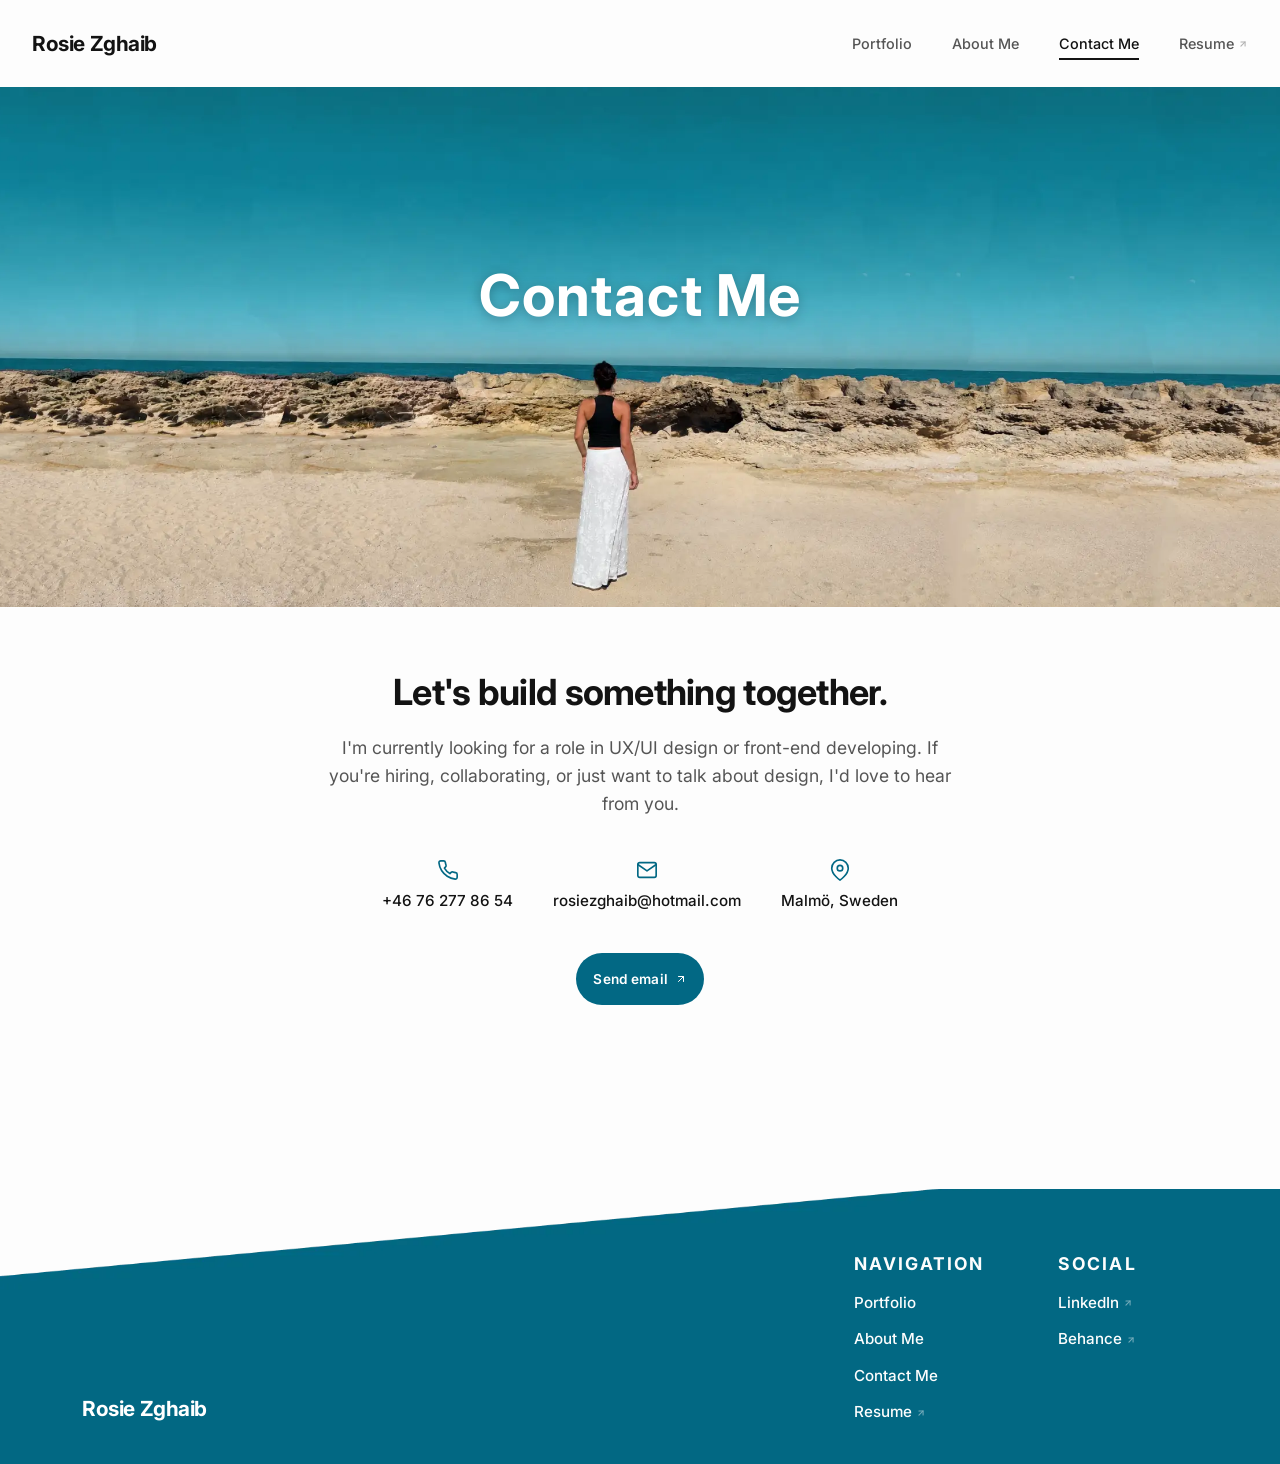
==== commit e7b46b8a: "Update email contact from Gmail to Hotmail" ====
--- a/contact.html
+++ b/contact.html
@@ -70,7 +70,7 @@
             <path d="M4 4h16c1.1 0 2 .9 2 2v12c0 1.1-.9 2-2 2H4c-1.1 0-2-.9-2-2V6c0-1.1.9-2 2-2z"/>
             <polyline points="22 6 12 13 2 6"/>
           </svg>
-          <a href="mailto:rosiezghaib@email.com">rosiezghaib@email.com</a>
+          <a href="mailto:rosiezghaib@hotmail.com">rosiezghaib@hotmail.com</a>
         </div>
 
         <div class="contact-info-item">
--- a/style.css
+++ b/style.css
@@ -424,7 +424,7 @@
   font-size: 0.85rem;
   font-weight: 600;
   color: #fff;
-  background: #131313;
+  background: #026884;
   text-decoration: none;
   padding: 1rem 1.1rem;
   letter-spacing: 0.02em;
@@ -576,7 +576,7 @@
   font-size: 0.85rem;
   font-weight: 600;
   color: #fff;
-  background: #131313;
+  background: #2B2B2B;
   text-decoration: none;
   padding: 1rem 1.1rem;
   letter-spacing: 0.02em;
@@ -983,7 +983,7 @@
   font-size: 0.85rem;
   font-weight: 600;
   color: #fff;
-  background: #131313;
+  background: #151515;
   text-decoration: none;
   padding: 1rem 1.1rem;
   letter-spacing: 0.02em;
@@ -999,7 +999,7 @@
 .play-prototype-btn-outline {
   background: #FDFDFD;
   color: #151515;
-  border: 1px solid #151515;
+  border: 2px solid #151515;
 }
 
 .project-footnote {
@@ -1365,3 +1365,203 @@
     padding: 1.75rem;
   }
 }
+
+/* ══════════════════════════════════════════
+   Survey Chart (interactive)
+   ══════════════════════════════════════════ */
+
+.survey-chart {
+  width: 80%;
+  margin: 0 auto;
+  background: #F5F4F1;
+  border-radius: 20px;
+  padding: 2.25rem 2.5rem;
+  color: #131313;
+}
+
+.survey-chart-header h3 {
+  font-size: 1.3rem;
+  font-weight: 700;
+  letter-spacing: -0.01em;
+}
+
+.survey-chart-sub {
+  font-size: 0.9rem;
+  font-weight: 500;
+  opacity: 0.55;
+  margin-left: 0.15rem;
+}
+
+.survey-stats {
+  display: grid;
+  grid-template-columns: repeat(4, 1fr);
+  gap: 0.9rem;
+  margin: 1.5rem 0 2rem;
+}
+
+.survey-stat {
+  background: #FDFDFD;
+  border-radius: 14px;
+  padding: 1.1rem 1.15rem;
+}
+
+.survey-stat-value {
+  font-size: 1.8rem;
+  font-weight: 800;
+  line-height: 1;
+  letter-spacing: -0.02em;
+}
+
+.survey-stat-value span {
+  font-size: 1.1rem;
+  font-weight: 700;
+  opacity: 0.55;
+}
+
+.survey-stat-label {
+  font-size: 0.8rem;
+  opacity: 0.65;
+  line-height: 1.4;
+  margin-top: 0.5rem;
+}
+
+.survey-bars-label {
+  font-size: 0.85rem;
+  font-weight: 600;
+  opacity: 0.7;
+  margin-bottom: 1rem;
+}
+
+.survey-hint {
+  font-weight: 400;
+  opacity: 0.7;
+}
+
+.survey-bars {
+  display: flex;
+  flex-direction: column;
+  gap: 1.1rem;
+}
+
+.survey-bar-row {
+  cursor: pointer;
+  border-radius: 10px;
+  outline: none;
+}
+
+.survey-bar-top {
+  display: flex;
+  align-items: baseline;
+  justify-content: space-between;
+  gap: 0.75rem;
+  margin-bottom: 0.4rem;
+}
+
+.survey-bar-name {
+  font-size: 0.9rem;
+  font-weight: 500;
+}
+
+.survey-bar-value {
+  font-size: 0.85rem;
+  font-weight: 700;
+  color: #026884;
+  opacity: 0;
+  transform: translateX(-4px);
+  transition: opacity 0.2s ease, transform 0.2s ease;
+}
+
+.survey-bar-row:hover .survey-bar-value,
+.survey-bar-row:focus-visible .survey-bar-value,
+.survey-bar-row.is-active .survey-bar-value {
+  opacity: 1;
+  transform: translateX(0);
+}
+
+.survey-bar-row--accent .survey-bar-value {
+  color: #8a6d2f;
+}
+
+.survey-bar-track {
+  height: 12px;
+  background: #E9E7E2;
+  border-radius: 999px;
+  overflow: hidden;
+}
+
+.survey-bar-fill {
+  height: 100%;
+  border-radius: 999px;
+  background: #A9D3DA;
+  transition: filter 0.2s ease;
+}
+
+.survey-bar-row--accent .survey-bar-fill {
+  background: #E3D3AE;
+}
+
+.survey-bar-row:hover .survey-bar-fill,
+.survey-bar-row:focus-visible .survey-bar-fill,
+.survey-bar-row.is-active .survey-bar-fill {
+  filter: brightness(0.92);
+}
+
+.survey-quote {
+  margin-top: 1.75rem;
+  padding-top: 1.5rem;
+  border-top: 1px solid rgba(19, 19, 19, 0.1);
+  font-size: 0.9rem;
+  font-style: italic;
+  text-align: center;
+  opacity: 0.75;
+  line-height: 1.6;
+}
+
+.survey-quote cite {
+  display: block;
+  margin-top: 0.5rem;
+  font-style: normal;
+  font-size: 0.8rem;
+  opacity: 0.7;
+}
+
+@media (max-width: 768px) {
+  .survey-chart {
+    width: 100%;
+    padding: 1.75rem;
+  }
+
+  .survey-stats {
+    grid-template-columns: repeat(2, 1fr);
+  }
+}
+
+/* ══════════════════════════════════════════
+   Project CTA (email)
+   ══════════════════════════════════════════ */
+
+.cta-section {
+  padding: 5rem 2rem;
+  text-align: center;
+}
+
+.cta-text {
+  font-size: 1.5rem;
+  font-weight: 600;
+  letter-spacing: -0.01em;
+  margin-bottom: 1.75rem;
+}
+
+.cta-email-btn {
+  display: inline-flex;
+}
+
+@media (max-width: 600px) {
+  .cta-section {
+    padding: 3.5rem 1.25rem;
+  }
+
+  .cta-text {
+    font-size: 1.2rem;
+  }
+}
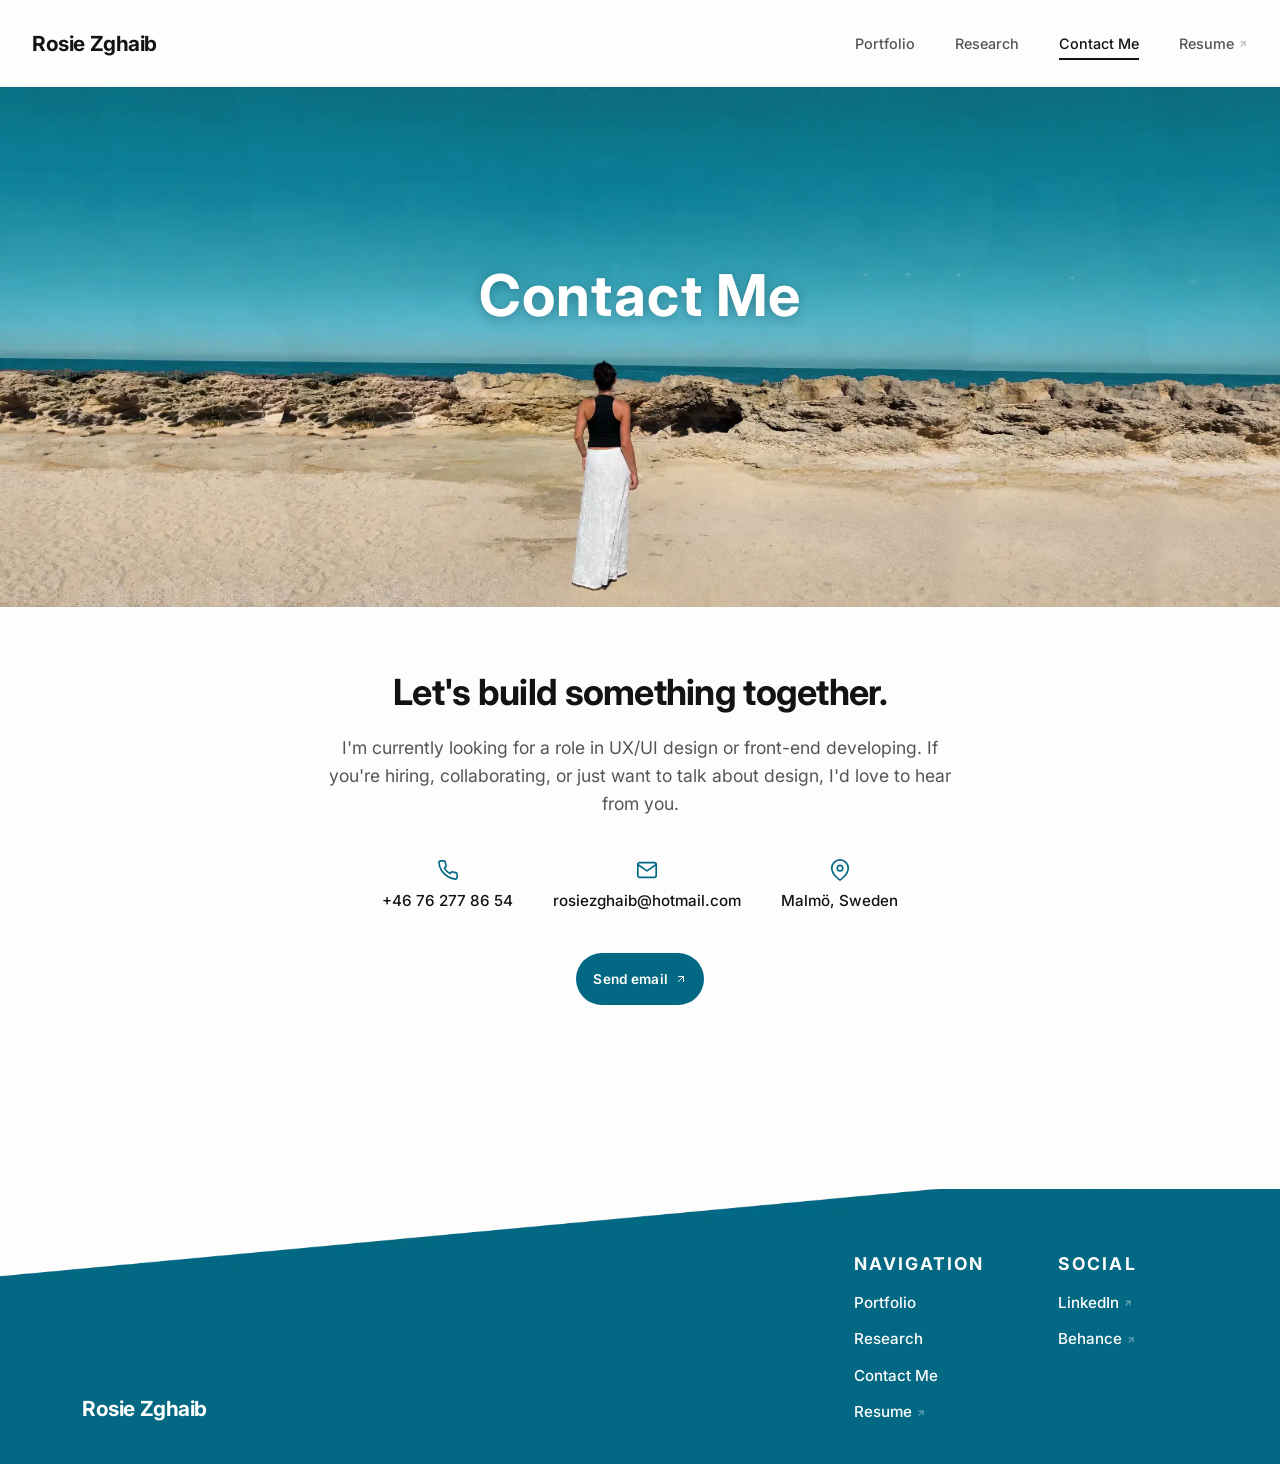
==== commit a4d1f99a: "Update contact page title and email address" ====
--- a/contact.html
+++ b/contact.html
@@ -3,7 +3,8 @@
 <head>
   <meta charset="UTF-8" />
   <meta name="viewport" content="width=device-width, initial-scale=1.0" />
-  <title>Contact — Portfolio</title>
+  <link rel="icon" type="image/svg+xml" href="assets/images/RZ.svg" />
+  <title>Contact - Portfolio</title>
   <link rel="preconnect" href="https://fonts.googleapis.com" />
   <link rel="preconnect" href="https://fonts.gstatic.com" crossorigin />
   <link href="https://fonts.googleapis.com/css2?family=Instrument+Sans:wght@400;500;700&family=Inter:wght@400;500;600&display=swap" rel="stylesheet" />
@@ -17,7 +18,7 @@
       <a href="index.html" class="nav-logo">Rosie Zghaib</a>
       <nav class="nav-links">
         <a href="index.html#work">Portfolio</a>
-        <a href="about.html">About Me</a>
+        <a href="research.html">Research</a>
         <a href="contact.html" class="active">Contact Me</a>
         <a href="resume.pdf" target="_blank" rel="noopener" class="nav-link-external">
           Resume
@@ -36,7 +37,7 @@
     <button class="nav-overlay-close" aria-label="Close menu">&times;</button>
     <nav class="nav-overlay-links">
       <a href="index.html#work">Portfolio</a>
-      <a href="about.html">About Me</a>
+      <a href="research.html">Research</a>
       <a href="contact.html">Contact Me</a>
       <a href="resume.pdf" target="_blank" rel="noopener" class="nav-link-external">
         Resume
@@ -82,7 +83,7 @@
         </div>
       </div>
 
-      <a href="mailto:rosiezghaib@email.com" class="hero-cta contact-email-btn">
+      <a href="mailto:rosiezghaib@hotmail.com" class="hero-cta contact-email-btn">
         Send email
         <svg width="12" height="12" viewBox="0 0 24 24" fill="none" stroke="currentColor" stroke-width="2" stroke-linecap="round" stroke-linejoin="round" aria-hidden="true">
           <path d="M7 17 17 7"/><path d="M7 7h10v10"/>
@@ -101,7 +102,7 @@
         <div class="footer-col">
           <h3 class="footer-title">NAVIGATION</h3>
           <a href="index.html#work">Portfolio</a>
-          <a href="about.html">About Me</a>
+          <a href="research.html">Research</a>
           <a href="contact.html">Contact Me</a>
           <a href="resume.pdf" target="_blank" rel="noopener" class="nav-link-external">
             Resume
